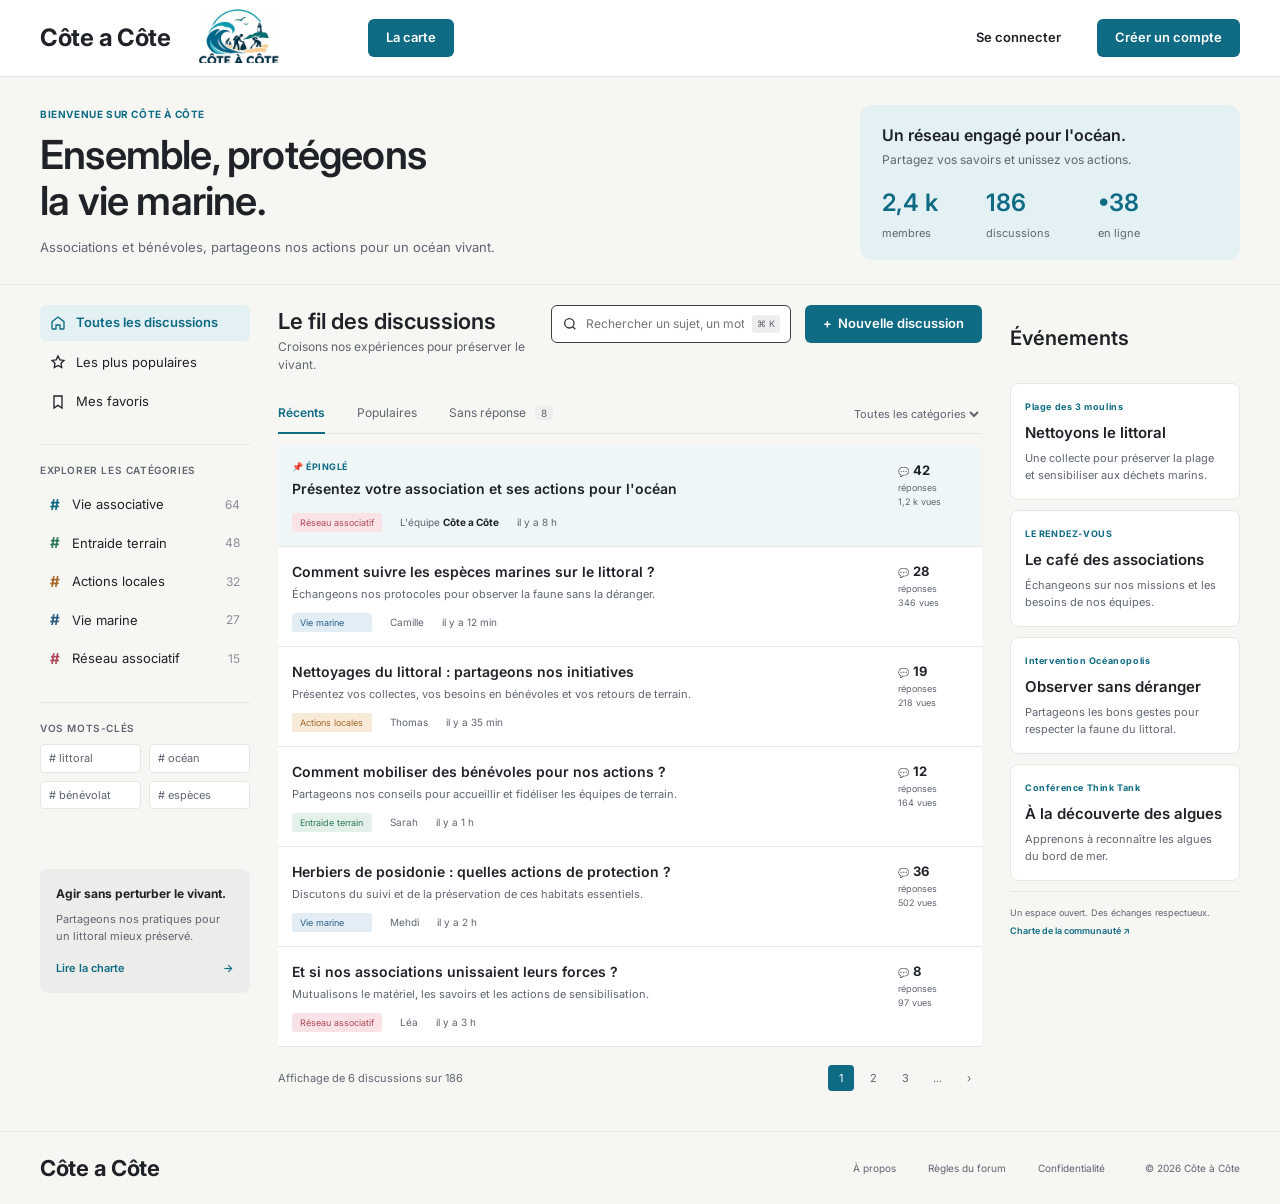
==== site/index.html @ 048c4f55 "Ajoute la maquette HTML du site Côte à Côte Pages forum, carte de la rade (Leaflet/OSM), fiches évén" ====
<!DOCTYPE html>
<html lang="fr">
<head>
  <meta charset="UTF-8">
  <meta name="viewport" content="width=device-width, initial-scale=1.0">
  <title>Côte à Côte - Le fil des discussions</title>
  <link rel="preconnect" href="https://fonts.googleapis.com">
  <link href="https://fonts.googleapis.com/css2?family=Inter:wght@400;500;600;700&display=swap" rel="stylesheet">
  <link rel="stylesheet" href="css/style.css">
</head>
<body>
  <header data-header></header>

  <section class="hero">
    <div class="container">
      <div>
        <div class="eyebrow">Bienvenue sur Côte à Côte</div>
        <h1>Ensemble, protégeons<br>la vie marine.</h1>
        <p>Associations et bénévoles, partageons nos actions pour un océan vivant.</p>
      </div>
      <div class="hero-card">
        <h3>Un réseau engagé pour l'océan.</h3>
        <p class="sub">Partagez vos savoirs et unissez vos actions.</p>
        <div class="stats">
          <div><strong>2,4 k</strong><span>membres</span></div>
          <div><strong>186</strong><span>discussions</span></div>
          <div><strong class="online">38</strong><span>en ligne</span></div>
        </div>
      </div>
    </div>
  </section>

  <main class="container forum">
    <!-- Colonne gauche -->
    <aside class="side-nav-col">
      <nav class="side-nav">
        <a href="#" class="active" id="all">
          <svg viewBox="0 0 24 24" fill="none" stroke="currentColor" stroke-width="2"><path d="M3 10l9-7 9 7v10a1 1 0 0 1-1 1h-5v-6H9v6H4a1 1 0 0 1-1-1z"/></svg>
          Toutes les discussions
        </a>
        <a href="#">
          <svg viewBox="0 0 24 24" fill="none" stroke="currentColor" stroke-width="2"><path d="M12 3l2.8 5.7 6.2.9-4.5 4.4 1 6.2L12 17.3 6.5 20.2l1-6.2L3 9.6l6.2-.9z"/></svg>
          Les plus populaires
        </a>
        <a href="#">
          <svg viewBox="0 0 24 24" fill="none" stroke="currentColor" stroke-width="2"><path d="M6 3h12v18l-6-4-6 4z"/></svg>
          Mes favoris
        </a>
      </nav>

      <div class="side-title">Explorer les catégories</div>
      <div class="cat" data-cat="Vie associative"><span class="hash" style="color:#0e6b83">#</span>Vie associative<span class="n">64</span></div>
      <div class="cat" data-cat="Entraide terrain"><span class="hash" style="color:#2f7a55">#</span>Entraide terrain<span class="n">48</span></div>
      <div class="cat" data-cat="Actions locales"><span class="hash" style="color:#a8692b">#</span>Actions locales<span class="n">32</span></div>
      <div class="cat" data-cat="Vie marine"><span class="hash" style="color:#2d5f86">#</span>Vie marine<span class="n">27</span></div>
      <div class="cat" data-cat="Réseau associatif"><span class="hash" style="color:#b04a5a">#</span>Réseau associatif<span class="n">15</span></div>

      <div class="side-title">Vos mots-clés</div>
      <div class="tags"><span># littoral</span><span># océan</span><span># bénévolat</span><span># espèces</span></div>

      <div class="charte">
        <h4>Agir sans perturber le vivant.</h4>
        <p>Partageons nos pratiques pour un littoral mieux préservé.</p>
        <a href="#">Lire la charte <span>&rarr;</span></a>
      </div>
    </aside>

    <!-- Fil central -->
    <section>
      <div class="feed-head">
        <div>
          <h2>Le fil des discussions</h2>
          <p>Croisons nos expériences pour préserver le vivant.</p>
        </div>
        <label class="search">
          <svg width="16" height="16" viewBox="0 0 24 24" fill="none" stroke="#333" stroke-width="2"><circle cx="11" cy="11" r="7"/><path d="M20 20l-4-4"/></svg>
          <input id="search" placeholder="Rechercher un sujet, un mot-clé...">
          <span class="kbd">&#8984; K</span>
        </label>
        <button class="btn btn-teal" id="new-post">+ &nbsp;Nouvelle discussion</button>
      </div>

      <div class="feed-tabs">
        <button class="active" data-mode="recent">Récents</button>
        <button data-mode="pop">Populaires</button>
        <button data-mode="none">Sans réponse <span class="count">8</span></button>
        <select><option>Toutes les catégories</option></select>
      </div>

      <div id="threads"></div>

      <div class="pager">
        <span id="count-info"></span>
        <div class="pages">
          <button class="active">1</button><button>2</button><button>3</button><button>...</button><button>&rsaquo;</button>
        </div>
      </div>
    </section>

    <!-- Colonne événements -->
    <aside class="events-col">
      <h2>Événements</h2>
      <div id="events"></div>
      <div class="events-foot">
        Un espace ouvert. Des échanges respectueux.
        <a href="#">Charte de la communauté &#8599;</a>
      </div>
    </aside>
  </main>

  <footer data-footer></footer>
  <script src="js/main.js"></script>
</body>
</html>
---- site/css/style.css ----
/* Côte à Côte - maquette HTML fidèle au Figma */
:root {
  --teal: #0e6b83;
  --teal-dark: #0a566a;
  --teal-text: #0e6b83;
  --bleu-clair: #e3f0f4;
  --bleu-clair-2: #eef6f8;
  --fond: #f6f6f3;
  --blanc: #ffffff;
  --texte: #1f2328;
  --texte-2: #5f6670;
  --texte-3: #8a9099;
  --bord: #e6e6e2;
  --rose: #f9e3e6;   --rose-t: #b04a5a;
  --beige: #f8ead8;  --beige-t: #a8692b;
  --vert: #e3f1ea;   --vert-t: #2f7a55;
  --bleu: #e2edf6;   --bleu-t: #2d5f86;
  --radius: 10px;
}

* { box-sizing: border-box; margin: 0; padding: 0; }
body {
  font-family: "Inter", system-ui, -apple-system, "Segoe UI", sans-serif;
  color: var(--texte); background: var(--fond); font-size: 14px; line-height: 1.5;
}
a { color: inherit; text-decoration: none; }
button { font: inherit; cursor: pointer; }
.container { width: min(1200px, 100% - 48px); margin-inline: auto; }

/* ---------- Header ---------- */
.header { background: var(--blanc); border-bottom: 1px solid var(--bord); }
.header .container { height: 76px; display: flex; align-items: center; gap: 28px; }
.brand { font-size: 24px; font-weight: 700; letter-spacing: -.3px; white-space: nowrap; }
.logo-img { height: 54px; width: auto; }
.btn {
  display: inline-flex; align-items: center; justify-content: center; gap: 8px;
  height: 38px; padding: 0 18px; border-radius: 6px; border: 0;
  font-size: 13px; font-weight: 600; transition: background .15s;
}
.btn-teal { background: var(--teal); color: #fff; }
.btn-teal:hover { background: var(--teal-dark); }
.btn-ghost { background: none; color: var(--texte); }
.btn-ghost:hover { color: var(--teal); }
.btn-light { background: var(--bleu-clair); color: var(--teal-text); }
.btn-light:hover { background: #d4e8ee; }
.header .nav-main { margin-left: 60px; }
.header .actions { margin-left: auto; display: flex; align-items: center; gap: 18px; }
.user { font-size: 12px; line-height: 1.9; }
.user span { display: block; }

/* ---------- Hero ---------- */
.hero { padding: 28px 0 24px; border-bottom: 1px solid var(--bord); }
.hero .container { display: flex; justify-content: space-between; align-items: center; gap: 32px; }
.eyebrow { font-size: 10px; font-weight: 700; letter-spacing: .6px; text-transform: uppercase; color: var(--teal-text); }
.hero h1 { font-size: 40px; line-height: 1.15; font-weight: 600; letter-spacing: -.8px; margin: 10px 0 14px; }
.hero p { color: var(--texte-2); font-size: 13px; }
.hero-card { background: var(--bleu-clair); border-radius: 12px; padding: 18px 22px; width: 380px; flex-shrink: 0; }
.hero-card h3 { font-size: 16px; font-weight: 600; }
.hero-card .sub { font-size: 12px; color: var(--texte-2); margin: 4px 0 16px; }
.stats { display: flex; gap: 48px; }
.stats strong { display: block; font-size: 24px; font-weight: 600; color: var(--teal-text); }
.stats span { font-size: 11px; color: var(--texte-2); }
.online::before { content: "\2022 "; }
.chips-inline { display: flex; gap: 6px; font-size: 12px; font-weight: 600; color: var(--teal-text); }
.chips-inline span + span::before { content: "\00b7  "; color: var(--texte-3); }

/* ---------- Forum layout ---------- */
.forum { display: grid; grid-template-columns: 210px 1fr 230px; gap: 28px; padding: 20px 0 40px; }

.side-nav a { display: flex; align-items: center; gap: 10px; padding: 8px 10px; border-radius: 6px; font-size: 13px; color: var(--texte); margin-bottom: 4px; }
.side-nav a.active { background: var(--bleu-clair); color: var(--teal-text); font-weight: 600; }
.side-nav a:hover:not(.active) { background: #eeeeea; }
.side-nav svg { width: 16px; height: 16px; flex-shrink: 0; }
.side-title { font-size: 10px; font-weight: 600; letter-spacing: .6px; text-transform: uppercase; color: var(--texte-2); margin: 24px 0 8px; padding-top: 18px; border-top: 1px solid var(--bord); }
.cat { display: flex; align-items: center; gap: 12px; padding: 8px 10px; font-size: 13px; border-radius: 6px; cursor: pointer; }
.cat:hover { background: #eeeeea; }
.cat .hash { font-weight: 700; font-size: 15px; }
.cat .n { margin-left: auto; color: var(--texte-3); font-size: 12px; }
.tags { display: grid; grid-template-columns: 1fr 1fr; gap: 8px; }
.tags span { border: 1px solid var(--bord); background: var(--blanc); border-radius: 4px; padding: 5px 8px; font-size: 11px; color: var(--texte-2); }
.charte { background: #ececea; border-radius: 8px; padding: 16px; margin-top: 60px; }
.charte h4 { font-size: 12px; margin-bottom: 8px; }
.charte p { font-size: 11px; color: var(--texte-2); margin-bottom: 16px; }
.charte a { display: flex; justify-content: space-between; font-size: 11px; font-weight: 600; color: var(--teal-text); }

.feed-head { display: flex; align-items: flex-start; gap: 14px; }
.feed-head h2 { font-size: 22px; font-weight: 600; }
.feed-head p { font-size: 12px; color: var(--texte-2); }
.search {
  margin-left: auto; display: flex; align-items: center; gap: 8px; height: 38px; width: 240px;
  border: 1.5px solid #3a3f45; border-radius: 6px; padding: 0 10px; background: var(--blanc);
}
.search input { border: 0; outline: 0; flex: 1; font: inherit; font-size: 12px; min-width: 0; }
.kbd { font-size: 9px; background: #eee; border-radius: 3px; padding: 2px 5px; color: var(--texte-2); }

.feed-tabs { display: flex; align-items: center; gap: 32px; border-bottom: 1px solid var(--bord); margin: 20px 0 12px; }
.feed-tabs button { background: none; border: 0; padding: 10px 0; font-size: 12px; color: var(--texte-2); border-bottom: 2px solid transparent; margin-bottom: -1px; }
.feed-tabs button.active { color: var(--teal-text); font-weight: 600; border-color: var(--teal); }
.feed-tabs .count { background: #eee; border-radius: 3px; font-size: 10px; padding: 1px 6px; margin-left: 6px; }
.feed-tabs select { margin-left: auto; border: 0; background: none; font: inherit; font-size: 11px; color: var(--texte-2); }

.thread { display: flex; gap: 16px; padding: 14px 14px; border-bottom: 1px solid var(--bord); background: var(--blanc); cursor: pointer; }
.thread:hover { background: #fbfbfa; }
.thread.pinned { background: var(--bleu-clair-2); }
.thread .main { flex: 1; min-width: 0; }
.pin { font-size: 9px; font-weight: 700; color: var(--teal-text); letter-spacing: .5px; margin-bottom: 4px; }
.thread h3 { font-size: 14px; font-weight: 600; margin-bottom: 4px; }
.thread .excerpt { font-size: 11px; color: var(--texte-2); margin-bottom: 10px; }
.meta { display: flex; align-items: center; gap: 18px; font-size: 10px; color: var(--texte-2); }
.meta b { color: var(--texte); }
.tag { display: inline-block; font-size: 9px; padding: 3px 8px; border-radius: 3px; min-width: 80px; white-space: nowrap; }
.btn { white-space: nowrap; }
.tag-rose { background: var(--rose); color: var(--rose-t); }
.tag-beige { background: var(--beige); color: var(--beige-t); }
.tag-vert { background: var(--vert); color: var(--vert-t); }
.tag-bleu { background: var(--bleu); color: var(--bleu-t); }
.replies { width: 70px; flex-shrink: 0; font-size: 9px; color: var(--texte-2); line-height: 1.6; }
.replies strong { font-size: 13px; color: var(--texte); margin-left: 4px; }

.pager { display: flex; align-items: center; justify-content: space-between; padding-top: 18px; font-size: 11px; color: var(--texte-2); }
.pages { display: flex; gap: 6px; align-items: center; }
.pages button { width: 26px; height: 26px; border-radius: 4px; border: 0; background: none; font-size: 11px; color: var(--texte-2); }
.pages button.active { background: var(--teal); color: #fff; }

.events-col h2 { font-size: 20px; font-weight: 600; margin: 18px 0 30px; }
.ev-card { display: block; background: var(--blanc); border: 1px solid var(--bord); border-radius: 8px; padding: 16px 14px; margin-bottom: 10px; min-height: 100px; transition: box-shadow .15s; }
.ev-card:hover { box-shadow: 0 4px 14px rgba(0,0,0,.06); }
.ev-card .eyebrow { text-transform: none; font-size: 9px; }
.ev-card .eyebrow.up { text-transform: uppercase; }
.ev-card h3 { font-size: 15px; font-weight: 600; margin: 8px 0 6px; }
.ev-card p { font-size: 11px; color: var(--texte-2); }
.events-foot { border-top: 1px solid var(--bord); padding-top: 14px; margin-top: 4px; font-size: 9px; color: var(--texte-2); }
.events-foot a { display: block; color: var(--teal-text); font-weight: 600; margin-top: 4px; }

/* ---------- Footer ---------- */
.footer { border-top: 1px solid var(--bord); background: var(--fond); }
.footer .container { display: flex; align-items: center; height: 72px; gap: 40px; }
.footer .brand { font-size: 22px; }
.footer nav { margin-left: auto; display: flex; gap: 32px; font-size: 10px; color: var(--texte-2); }
.footer small { font-size: 10px; color: var(--texte-2); }

/* ---------- Carte ---------- */
.map-page { display: grid; grid-template-columns: 250px 1fr; gap: 12px; padding: 0 0 40px; }
.map-list { background: var(--blanc); border: 1px solid var(--bord); border-radius: 10px; padding: 18px 10px 10px; align-self: start; }
.map-list > h2 { font-size: 16px; font-weight: 600; padding: 0 4px; }
.map-list > p { font-size: 10px; color: var(--texte-2); padding: 0 4px; }
.map-list > p.hint { margin: 6px 0 14px; }
.map-item { display: flex; gap: 12px; border: 1px solid var(--bord); border-radius: 8px; padding: 12px 10px; margin-bottom: 8px; cursor: pointer; background: var(--blanc); }
.map-item.active { background: var(--bleu-clair-2); border-color: #cfe3ea; }
.num { width: 20px; height: 20px; border-radius: 50%; background: var(--teal); color: #fff; font-size: 10px; font-weight: 700; display: grid; place-items: center; flex-shrink: 0; }
.map-item .eyebrow { text-transform: none; font-size: 8px; }
.map-item h3 { font-size: 13px; font-weight: 600; margin: 3px 0 6px; }
.map-item .when { font-size: 10px; font-weight: 500; }
.map-item .where { font-size: 9px; color: var(--texte-2); margin: 2px 0 4px; }
.map-item a { font-size: 9px; font-weight: 700; color: var(--teal-text); }
.map-wrap { position: relative; border-radius: 10px; overflow: hidden; border: 1px solid var(--bord); min-height: 450px; }
#map { position: absolute; inset: 0; }
.map-label { position: absolute; top: 14px; left: 14px; z-index: 500; background: var(--blanc); border-radius: 6px; padding: 8px 14px; box-shadow: 0 2px 8px rgba(0,0,0,.08); width: 200px; }
.map-label b { font-size: 11px; font-weight: 600; display: block; }
.map-label span { font-size: 8px; color: var(--texte-2); }
.map-pin {
  width: 26px; height: 26px; border-radius: 50%; background: var(--teal); color: #fff;
  border: 2px solid #fff; display: grid; place-items: center; font-weight: 700; font-size: 12px;
  box-shadow: 0 2px 6px rgba(0,0,0,.3); position: relative;
}
.map-pin::after { content: ""; position: absolute; bottom: -7px; left: 50%; transform: translateX(-50%); border: 5px solid transparent; border-top-color: var(--teal); }
.map-pin.active { background: var(--teal-dark); transform: scale(1.15); }
.leaflet-popup-content { font-family: "Inter", sans-serif; font-size: 12px; }
.leaflet-popup-content b { display: block; font-size: 13px; margin-bottom: 2px; }
.leaflet-popup-content a { color: var(--teal-text); font-weight: 700; }
.map-foot { display: flex; justify-content: space-between; align-items: flex-end; padding: 16px 0 28px; }
.map-foot b { color: var(--teal-text); font-size: 11px; font-weight: 500; }
.map-foot p, .map-foot span { font-size: 9px; color: var(--texte-2); }
.map-foot span { font-size: 10px; margin-right: 60px; }

/* ---------- Publication ---------- */
.pub { padding: 22px 0 60px; }
.pub .container { width: min(1000px, 100% - 48px); }
.breadcrumbs { font-size: 9px; color: var(--texte-2); margin: 16px 0 12px; }
.pub-grid { display: grid; grid-template-columns: 1fr 240px; gap: 22px; align-items: start; }
.panel { background: var(--blanc); border: 1px solid var(--bord); border-radius: 10px; padding: 22px 20px; }
.pub-main h1 { font-size: 22px; font-weight: 600; margin: 6px 0 4px; }
.pub-main .byline { font-size: 8px; color: var(--texte-2); padding-bottom: 12px; border-bottom: 1px solid var(--bord); margin-bottom: 16px; }
.pub-main .lead { font-size: 13px; line-height: 1.65; margin-bottom: 52px; }
.pub-main h2 { font-size: 15px; font-weight: 600; margin-bottom: 10px; }
.pub-main .block { font-size: 11px; color: var(--texte-2); margin-bottom: 52px; line-height: 1.7; }
.pub-main .block p { color: var(--texte-2); }
.note { background: var(--bleu-clair); border-radius: 6px; padding: 14px 14px; }
.note b { color: var(--teal-text); font-size: 11px; display: block; margin-bottom: 6px; }
.note p { font-size: 9px; color: var(--texte-2); line-height: 1.6; }
.rdv h2 { font-size: 15px; font-weight: 600; margin-bottom: 14px; }
.rdv .eyebrow { font-size: 7px; }
.rdv .big { font-size: 11px; font-weight: 600; margin: 4px 0 4px; }
.rdv .small { font-size: 9px; color: var(--texte-2); margin-bottom: 18px; }
.rdv hr { border: 0; border-top: 1px solid var(--bord); margin: 18px 0; }
.rdv h3 { font-size: 11px; font-weight: 600; margin-bottom: 6px; }
.side-note { margin-top: 16px; }

/* Champs façon Figma (ombre interne) */
.inp {
  width: 100%; border: 1px solid #e3e3e3; border-radius: 8px; background: var(--blanc);
  box-shadow: inset 0 2px 3px rgba(0,0,0,.12); font: inherit; color: var(--texte);
  padding: 6px 10px; font-size: 10px; outline: none;
}
.inp::placeholder { color: #c9c9c9; }
.inp:focus { border-color: var(--teal); }
.inp-lg { font-size: 18px; font-weight: 600; padding: 12px 18px; border-radius: 10px; }
.inp-lg::placeholder { color: #c4c4c4; }
textarea.inp { resize: vertical; }
.new-grid .stack { display: flex; flex-direction: column; gap: 22px; }
.new-grid .rdv .inp { width: 150px; margin-bottom: 4px; }
.new-grid .rdv textarea.inp { height: 48px; width: 170px; }

/* ---------- Auth ---------- */
.auth { min-height: calc(100vh - 76px - 72px); padding: 18px 0 40px; }
.auth .container { width: min(1000px, 100% - 48px); }
.auth-box { width: 240px; margin: 140px auto 0; background: var(--blanc); border: 1px solid var(--bord); border-radius: 10px; padding: 22px 30px 18px; text-align: center; }
.auth-box h1 { font-size: 15px; font-weight: 600; margin-bottom: 6px; }
.auth-box label { display: block; font-size: 7px; font-weight: 600; color: var(--teal-text); margin: 4px 0 6px; }
.auth-box .inp { margin-bottom: 10px; height: 26px; }
.auth-box .link { display: inline-block; margin-top: 8px; font-size: 7px; font-weight: 600; color: #4b3be0; background: none; border: 0; }
.auth-box .btn { width: 100%; height: 28px; font-size: 10px; margin-top: 4px; }
.err { color: #c0392b; font-size: 9px; min-height: 12px; }

/* ---------- Responsive ---------- */
@media (max-width: 1000px) {
  .forum { grid-template-columns: 1fr; }
  .side-nav-col .charte { margin-top: 20px; }
  .map-page, .pub-grid { grid-template-columns: 1fr; }
  .map-wrap { min-height: 420px; }
  .hero .container { flex-direction: column; align-items: flex-start; }
  .hero-card { width: 100%; }
  .header .nav-main { margin-left: 0; }
}
@media (max-width: 640px) {
  .header .container { gap: 12px; height: auto; padding: 10px 0; flex-wrap: wrap; }
  .logo-img { height: 40px; }
  .feed-head { flex-wrap: wrap; }
  .search { width: 100%; margin-left: 0; order: 3; }
  .hero h1 { font-size: 30px; }
  .footer .container { flex-wrap: wrap; height: auto; padding: 16px 0; gap: 12px; }
  .footer nav { margin-left: 0; }
}
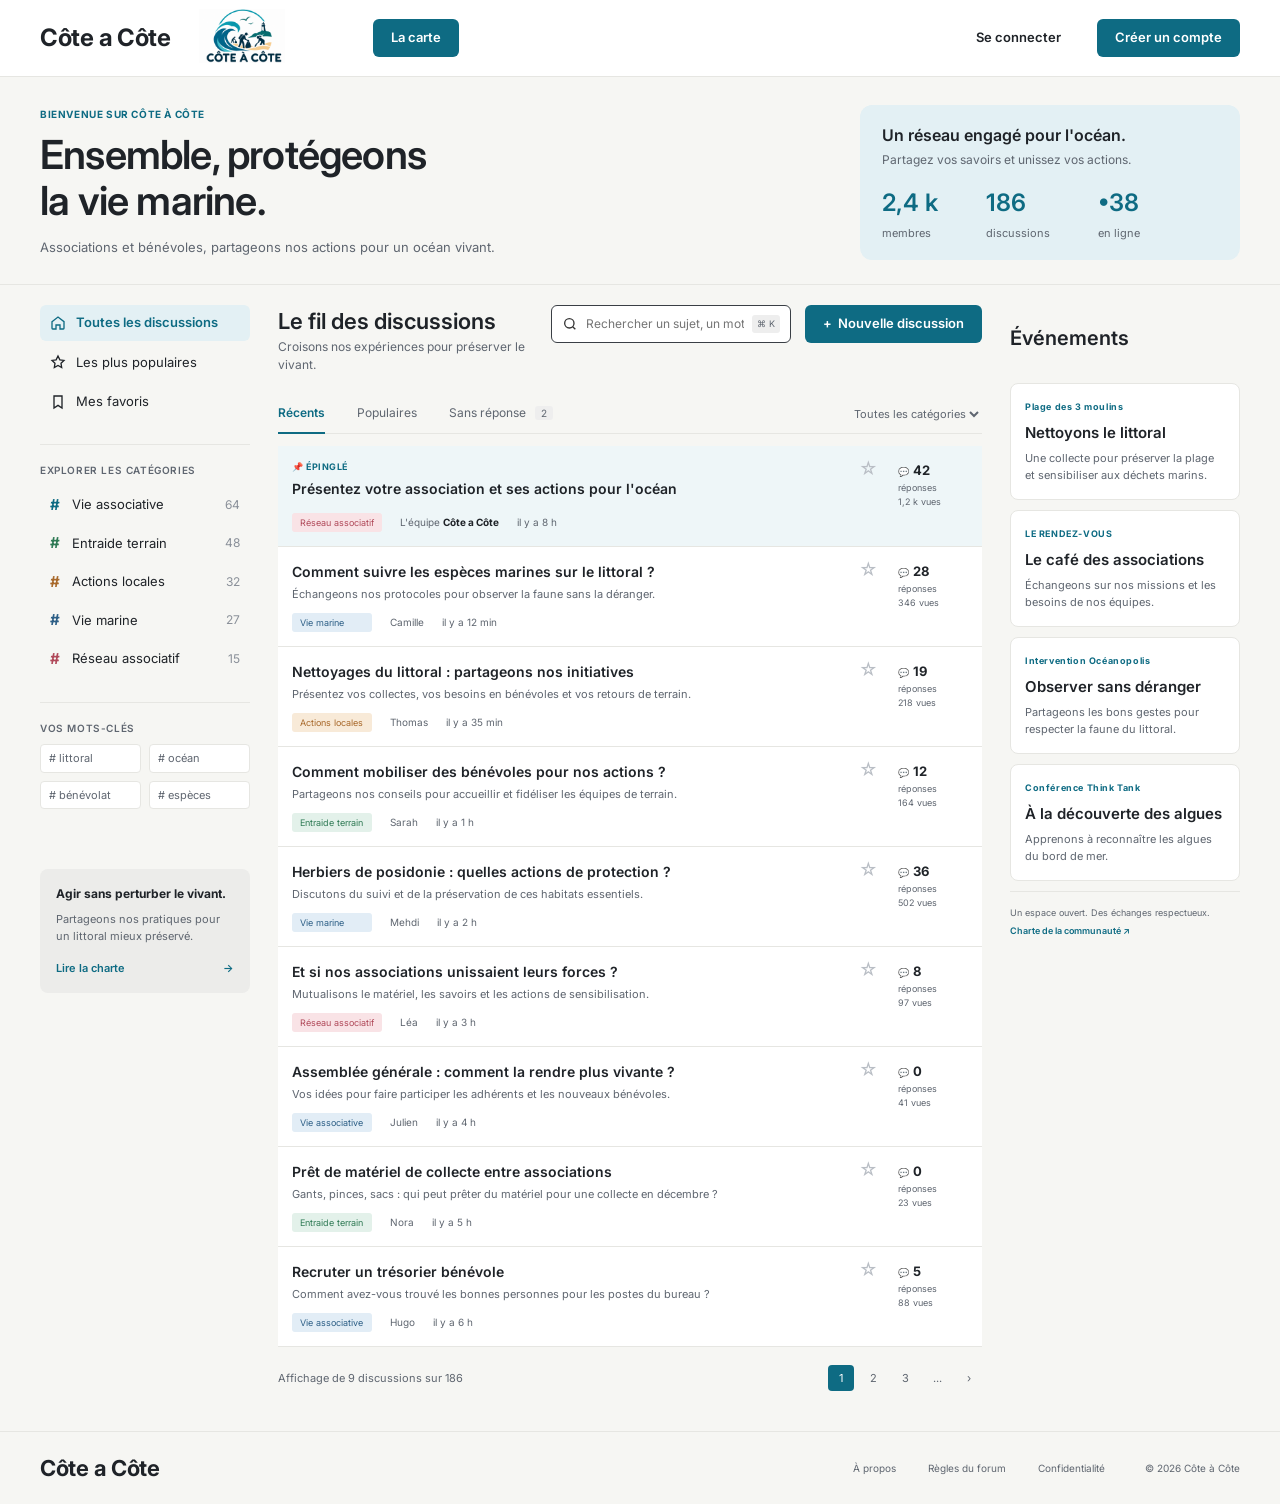
==== commit ae99a498: "Rend cliquables les menus de gauche du forum Menu (toutes, populaires, favoris), catégories, mots-cl" ====
--- a/site/index.html
+++ b/site/index.html
@@ -34,34 +34,34 @@
     <!-- Colonne gauche -->
     <aside class="side-nav-col">
       <nav class="side-nav">
-        <a href="#" class="active" id="all">
+        <a href="#" class="active" data-view="all">
           <svg viewBox="0 0 24 24" fill="none" stroke="currentColor" stroke-width="2"><path d="M3 10l9-7 9 7v10a1 1 0 0 1-1 1h-5v-6H9v6H4a1 1 0 0 1-1-1z"/></svg>
           Toutes les discussions
         </a>
-        <a href="#">
+        <a href="#" data-view="pop">
           <svg viewBox="0 0 24 24" fill="none" stroke="currentColor" stroke-width="2"><path d="M12 3l2.8 5.7 6.2.9-4.5 4.4 1 6.2L12 17.3 6.5 20.2l1-6.2L3 9.6l6.2-.9z"/></svg>
           Les plus populaires
         </a>
-        <a href="#">
+        <a href="#" data-view="fav">
           <svg viewBox="0 0 24 24" fill="none" stroke="currentColor" stroke-width="2"><path d="M6 3h12v18l-6-4-6 4z"/></svg>
-          Mes favoris
+          Mes favoris <span class="n" id="fav-count"></span>
         </a>
       </nav>
 
       <div class="side-title">Explorer les catégories</div>
-      <div class="cat" data-cat="Vie associative"><span class="hash" style="color:#0e6b83">#</span>Vie associative<span class="n">64</span></div>
-      <div class="cat" data-cat="Entraide terrain"><span class="hash" style="color:#2f7a55">#</span>Entraide terrain<span class="n">48</span></div>
-      <div class="cat" data-cat="Actions locales"><span class="hash" style="color:#a8692b">#</span>Actions locales<span class="n">32</span></div>
-      <div class="cat" data-cat="Vie marine"><span class="hash" style="color:#2d5f86">#</span>Vie marine<span class="n">27</span></div>
-      <div class="cat" data-cat="Réseau associatif"><span class="hash" style="color:#b04a5a">#</span>Réseau associatif<span class="n">15</span></div>
+      <button class="cat" data-cat="Vie associative"><span class="hash" style="color:#0e6b83">#</span>Vie associative<span class="n">64</span></button>
+      <button class="cat" data-cat="Entraide terrain"><span class="hash" style="color:#2f7a55">#</span>Entraide terrain<span class="n">48</span></button>
+      <button class="cat" data-cat="Actions locales"><span class="hash" style="color:#a8692b">#</span>Actions locales<span class="n">32</span></button>
+      <button class="cat" data-cat="Vie marine"><span class="hash" style="color:#2d5f86">#</span>Vie marine<span class="n">27</span></button>
+      <button class="cat" data-cat="Réseau associatif"><span class="hash" style="color:#b04a5a">#</span>Réseau associatif<span class="n">15</span></button>
 
       <div class="side-title">Vos mots-clés</div>
-      <div class="tags"><span># littoral</span><span># océan</span><span># bénévolat</span><span># espèces</span></div>
+      <div class="tags"><button data-mot="littoral"># littoral</button><button data-mot="océan"># océan</button><button data-mot="bénévolat"># bénévolat</button><button data-mot="espèces"># espèces</button></div>
 
       <div class="charte">
         <h4>Agir sans perturber le vivant.</h4>
         <p>Partageons nos pratiques pour un littoral mieux préservé.</p>
-        <a href="#">Lire la charte <span>&rarr;</span></a>
+        <a href="#" data-charte>Lire la charte <span>&rarr;</span></a>
       </div>
     </aside>
 
@@ -83,8 +83,12 @@
       <div class="feed-tabs">
         <button class="active" data-mode="recent">Récents</button>
         <button data-mode="pop">Populaires</button>
-        <button data-mode="none">Sans réponse <span class="count">8</span></button>
-        <select><option>Toutes les catégories</option></select>
+        <button data-mode="none">Sans réponse <span class="count" id="none-count"></span></button>
+        <select id="cat-select" aria-label="Filtrer par catégorie">
+          <option value="">Toutes les catégories</option>
+          <option>Vie associative</option><option>Entraide terrain</option><option>Actions locales</option>
+          <option>Vie marine</option><option>Réseau associatif</option>
+        </select>
       </div>
 
       <div id="threads"></div>
@@ -103,10 +107,26 @@
       <div id="events"></div>
       <div class="events-foot">
         Un espace ouvert. Des échanges respectueux.
-        <a href="#">Charte de la communauté &#8599;</a>
+        <a href="#" data-charte>Charte de la communauté &#8599;</a>
       </div>
     </aside>
   </main>
+
+  <!-- Charte de la communauté -->
+  <div class="modal" id="charte-modal" hidden>
+    <div class="modal-box" role="dialog" aria-modal="true" aria-labelledby="charte-title">
+      <button class="modal-close" aria-label="Fermer">&times;</button>
+      <div class="eyebrow">Charte de la communauté</div>
+      <h2 id="charte-title">Agir sans perturber le vivant.</h2>
+      <ol>
+        <li><b>Respecter le vivant.</b> On observe à distance, on ne dérange ni ne nourrit la faune, on reste sur les sentiers.</li>
+        <li><b>Ne rien laisser derrière soi.</b> Les déchets collectés sont triés et évacués à la fin de chaque action.</li>
+        <li><b>Assurer la sécurité.</b> On ne touche pas aux objets coupants ou suspects : on les signale à l'équipe.</li>
+        <li><b>Échanger avec respect.</b> Pas d'attaque personnelle, pas de publicité, des messages utiles à la communauté.</li>
+        <li><b>Protéger les données.</b> On ne publie pas d'informations personnelles sur d'autres membres.</li>
+      </ol>
+    </div>
+  </div>
 
   <footer data-footer></footer>
   <script src="js/main.js"></script>
--- a/site/css/style.css
+++ b/site/css/style.css
@@ -241,3 +241,25 @@
   .footer .container { flex-wrap: wrap; height: auto; padding: 16px 0; gap: 12px; }
   .footer nav { margin-left: 0; }
 }
+
+/* ---------- Menus cliquables, favoris, charte ---------- */
+.side-nav .n { margin-left: auto; color: var(--texte-3); font-size: 12px; font-weight: 400; }
+.cat.active { background: var(--bleu-clair); color: var(--teal-text); font-weight: 600; }
+.cat.active .n { color: var(--teal-text); }
+.tags button { border: 1px solid var(--bord); background: var(--blanc); border-radius: 4px; padding: 5px 8px; font-size: 11px; color: var(--texte-2); text-align: left; }
+.tags button:hover { border-color: var(--teal); color: var(--teal-text); }
+.tags button.active { background: var(--teal); border-color: var(--teal); color: #fff; }
+.feed-tabs select { cursor: pointer; }
+.fav { background: none; border: 0; font-size: 18px; line-height: 1; color: #b9bec5; padding: 0 4px; align-self: flex-start; }
+.fav:hover { color: var(--teal); }
+.fav.on { color: #e3a008; }
+.empty { background: var(--blanc); padding: 40px 20px; text-align: center; color: var(--texte-2); font-size: 13px; border-bottom: 1px solid var(--bord); }
+.modal { position: fixed; inset: 0; background: rgba(15, 30, 40, .45); display: grid; place-items: center; z-index: 2000; padding: 16px; }
+.modal[hidden] { display: none; }
+.modal-box { position: relative; background: var(--blanc); border-radius: 12px; padding: 28px 30px; max-width: 520px; width: 100%; box-shadow: 0 20px 50px rgba(0,0,0,.2); }
+.modal-box h2 { font-size: 20px; font-weight: 600; margin: 6px 0 16px; }
+.modal-box ol { padding-left: 18px; display: grid; gap: 10px; font-size: 13px; color: var(--texte-2); }
+.modal-box b { color: var(--texte); }
+.modal-close { position: absolute; top: 10px; right: 14px; background: none; border: 0; font-size: 24px; color: var(--texte-2); }
+button.cat { width: 100%; border: 0; background: none; text-align: left; color: var(--texte); }
+button.cat.active { background: var(--bleu-clair); color: var(--teal-text); }
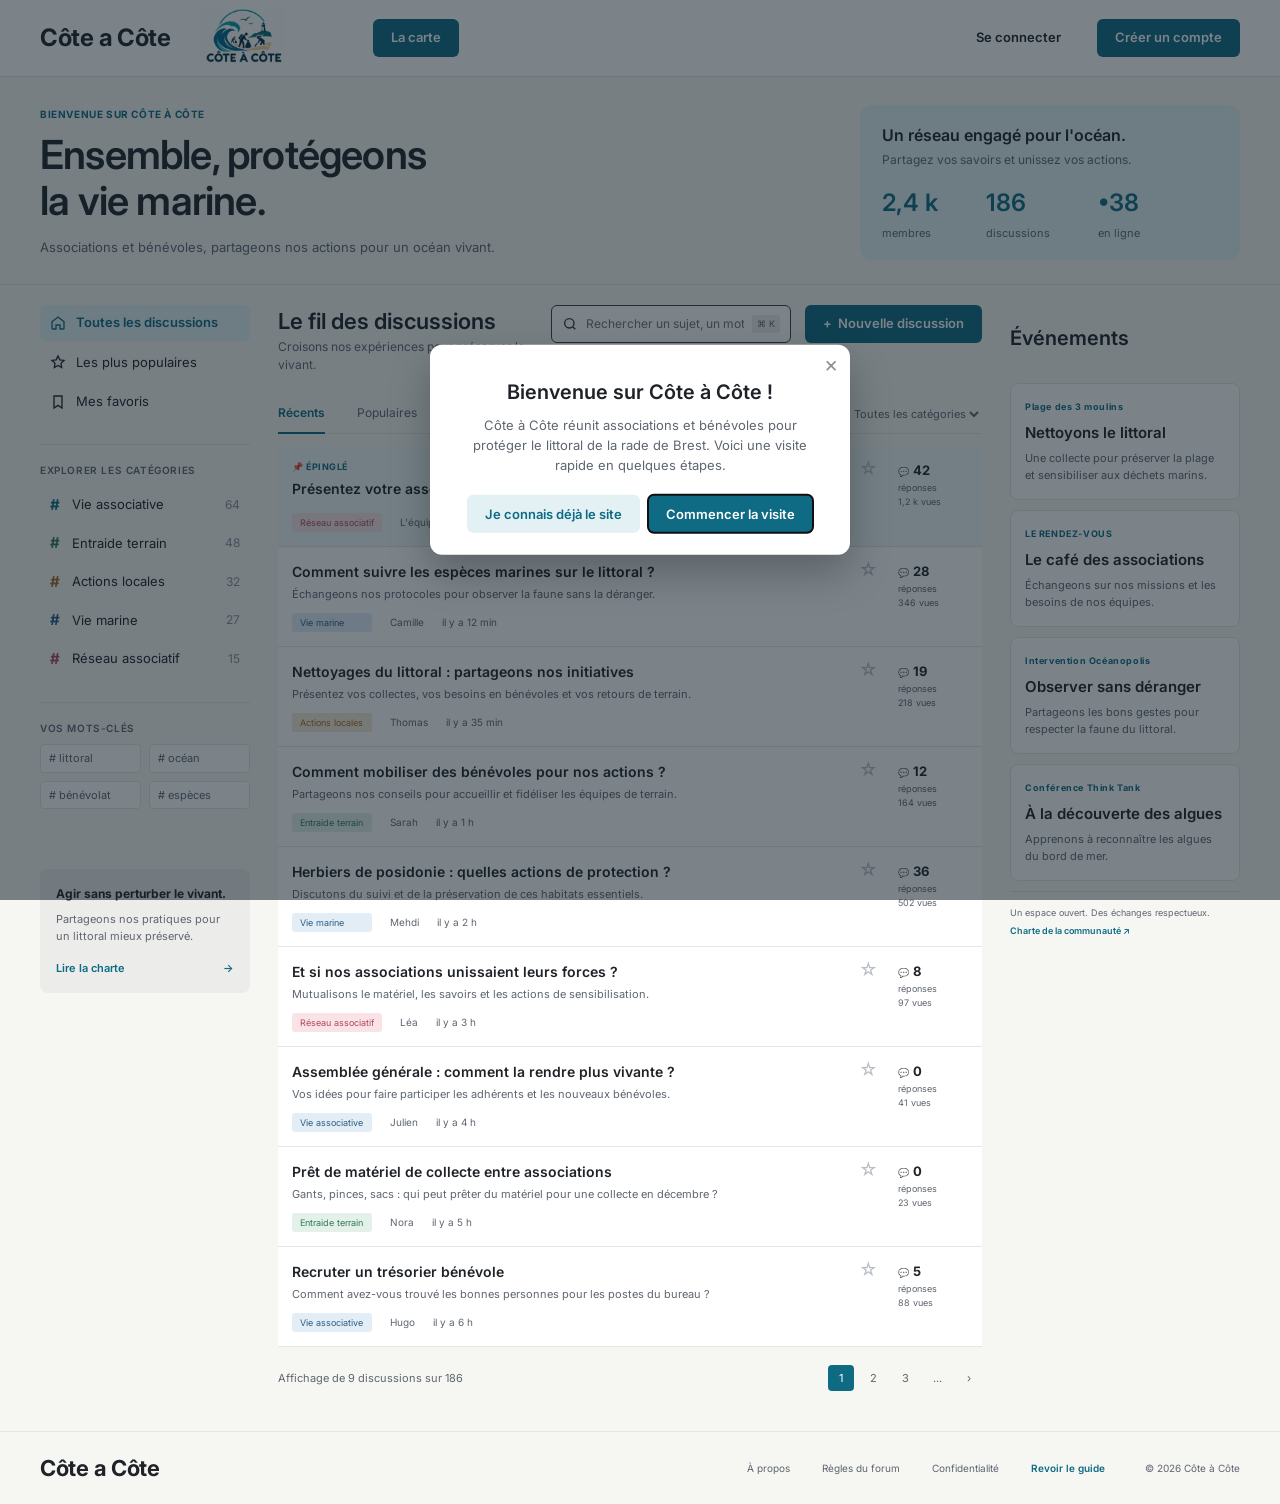
==== commit 201b2c70: "Ajoute un guide de première visite Bulles pas à pas sur le forum, la carte et les fiches événement, " ====
--- a/site/index.html
+++ b/site/index.html
@@ -129,6 +129,7 @@
   </div>
 
   <footer data-footer></footer>
+  <script src="js/guide.js"></script>
   <script src="js/main.js"></script>
 </body>
 </html>
--- a/site/css/style.css
+++ b/site/css/style.css
@@ -263,3 +263,48 @@
 .modal-close { position: absolute; top: 10px; right: 14px; background: none; border: 0; font-size: 24px; color: var(--texte-2); }
 button.cat { width: 100%; border: 0; background: none; text-align: left; color: var(--texte); }
 button.cat.active { background: var(--bleu-clair); color: var(--teal-text); }
+
+/* ---------- Inscription aux événements ---------- */
+.places { margin-bottom: 14px; }
+.places-bar { height: 6px; background: var(--bleu-clair); border-radius: 999px; overflow: hidden; margin-bottom: 6px; }
+#places-fill { height: 100%; background: var(--teal); border-radius: 999px; transition: width .3s; }
+.places .small { margin-bottom: 0; }
+.inscription label { display: block; font-size: 8px; font-weight: 600; color: var(--teal-text); margin: 8px 0 4px; }
+.inscription .inp { height: 28px; }
+.inscription label.check { display: flex; align-items: center; gap: 6px; color: var(--texte-2); font-weight: 400; font-size: 9px; margin: 10px 0 12px; }
+.inscription .btn, .inscrit .btn { width: 100%; height: 32px; font-size: 11px; }
+.btn:disabled { background: #c7cdd2; cursor: not-allowed; }
+.inscrit { background: #e6f4ec; border-radius: 8px; padding: 12px; }
+.inscrit[hidden], .inscription[hidden] { display: none; }
+.inscrit b { color: #2f7a55; font-size: 12px; display: block; margin-bottom: 4px; }
+.inscrit .small { margin-bottom: 10px; }
+.seats { font-size: 9px; font-weight: 600; color: var(--teal-text); margin-bottom: 4px; }
+.seats.full { color: #b04a5a; }
+
+/* ---------- Guide de première visite ---------- */
+.guide-overlay { position: fixed; inset: 0; z-index: 3000; background: transparent; }
+.guide-overlay.dim { background: rgba(15, 30, 40, .55); }
+.guide-spot {
+  position: fixed; z-index: 3001; border-radius: 10px; pointer-events: none;
+  box-shadow: 0 0 0 9999px rgba(15, 30, 40, .55), 0 0 0 3px var(--teal);
+}
+.guide-pop {
+  position: fixed; z-index: 3002; width: min(340px, calc(100vw - 24px));
+  background: var(--blanc); border-radius: 12px; padding: 20px 20px 16px;
+  box-shadow: 0 18px 40px rgba(0, 0, 0, .25);
+}
+.guide-pop.center { left: 50% !important; top: 50% !important; transform: translate(-50%, -50%); width: min(420px, calc(100vw - 24px)); padding: 28px 26px 22px; text-align: center; }
+.guide-pop h3 { font-size: 16px; font-weight: 600; margin: 4px 0 8px; padding-right: 20px; }
+.guide-pop.center h3 { font-size: 20px; padding: 0; }
+.guide-pop p { font-size: 13px; color: var(--texte-2); line-height: 1.55; }
+.guide-step { font-size: 10px; font-weight: 700; letter-spacing: .5px; text-transform: uppercase; color: var(--teal-text); }
+.guide-x { position: absolute; top: 8px; right: 12px; background: none; border: 0; font-size: 22px; color: var(--texte-3); line-height: 1; }
+.guide-x:hover { color: var(--texte); }
+.guide-dots { display: flex; gap: 5px; margin: 14px 0 0; }
+.guide-dots span { width: 6px; height: 6px; border-radius: 50%; background: #d5dade; }
+.guide-dots span.on { background: var(--teal); width: 16px; border-radius: 3px; }
+.guide-actions { display: flex; align-items: center; justify-content: flex-end; gap: 8px; margin-top: 14px; flex-wrap: wrap; }
+.guide-pop.center .guide-actions { justify-content: center; margin-top: 20px; }
+.guide-link { margin-right: auto; background: none; border: 0; font-size: 11px; color: var(--texte-2); text-decoration: underline; }
+.guide-link:hover { color: var(--teal-text); }
+.footer .guide-restart { font-size: 10px; color: var(--teal-text); font-weight: 600; background: none; border: 0; }
